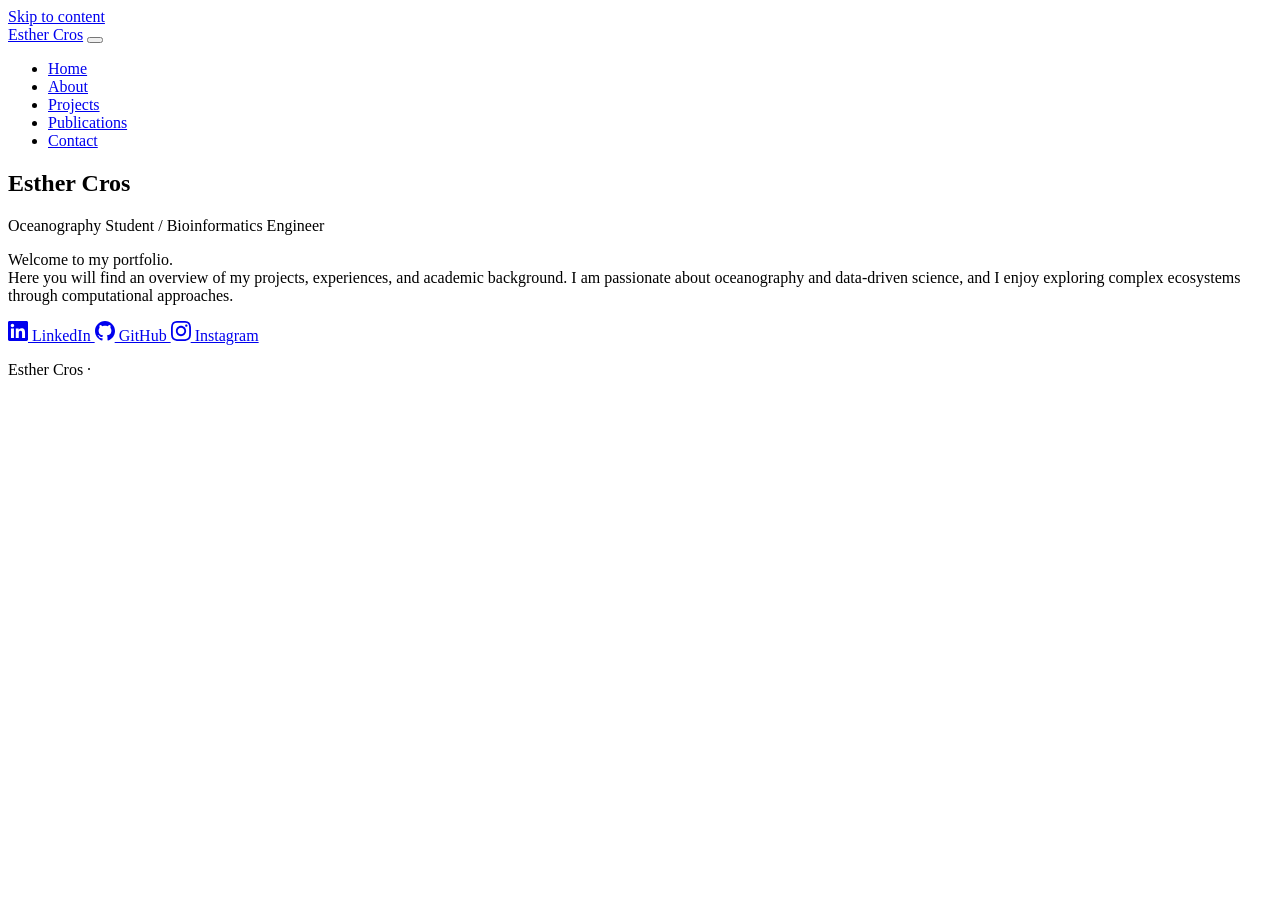
==== index.html @ 2b5d8c6c "Add files via upload" ====
<!DOCTYPE html>
<html lang="en">
<head>
  <meta charset="UTF-8">
  <meta name="viewport" content="width=device-width, initial-scale=1.0">
  <meta name="description" content="Esther Cros — Oceanography student and bioinformatics engineer. Portfolio and background.">
  <title>Esther Cros — Portfolio</title>
  <link rel="stylesheet" href="css/style.css">
</head>
<body>
  <a class="skip-link" href="#main">Skip to content</a>
  <header class="site-header">
    <nav class="nav-inner" aria-label="Main">
      <a class="logo" href="index.html">Esther Cros</a>
      <button class="nav-toggle" type="button" aria-expanded="false" aria-controls="nav-menu" aria-label="Open menu">
        <span class="nav-toggle-icon"></span>
      </button>
      <ul id="nav-menu" class="nav-menu">
        <li><a href="index.html" class="active">Home</a></li>
        <li><a href="about.html">About</a></li>
        <li><a href="projects.html">Projects</a></li>
        <li><a href="publications.html">Publications</a></li>
        <li><a href="contact.html">Contact</a></li>
      </ul>
    </nav>
  </header>

  <main id="main">
    <section class="hero">
      <h1 class="hero-name">Esther Cros</h1>
      <p class="hero-role">Oceanography Student / Bioinformatics Engineer</p>
      <p class="hero-intro">
        Welcome to my portfolio.<br>
        Here you will find an overview of my projects, experiences, and academic background.
        I am passionate about oceanography and data-driven science, and I enjoy exploring complex ecosystems through computational approaches.
      </p>
      <div class="social-row">
        <a class="social-link" href="https://www.linkedin.com/in/esther-cros" target="_blank" rel="noopener noreferrer">
          <svg width="20" height="20" viewBox="0 0 24 24" fill="currentColor" aria-hidden="true"><path d="M20.447 20.452h-3.554v-5.569c0-1.328-.027-3.037-1.852-3.037-1.853 0-2.136 1.445-2.136 2.939v5.667H9.351V9h3.414v1.561h.046c.477-.9 1.637-1.85 3.37-1.85 3.601 0 4.267 2.37 4.267 5.455v6.286zM5.337 7.433c-1.144 0-2.063-.926-2.063-2.065 0-1.138.92-2.063 2.063-2.063 1.14 0 2.064.925 2.064 2.063 0 1.139-.925 2.065-2.064 2.065zm1.782 13.019H3.555V9h3.564v11.452zM22.225 0H1.771C.792 0 0 .774 0 1.729v20.542C0 23.227.792 24 1.771 24h20.451C23.2 24 24 23.227 24 22.271V1.729C24 .774 23.2 0 22.222 0h.003z"/></svg>
          LinkedIn
        </a>
        <a class="social-link" href="https://github.com/esthercrs" target="_blank" rel="noopener noreferrer">
          <svg width="20" height="20" viewBox="0 0 24 24" fill="currentColor" aria-hidden="true"><path d="M12 0c-6.626 0-12 5.373-12 12 0 5.302 3.438 9.8 8.207 11.387.599.111.793-.261.793-.577v-2.234c-3.338.726-4.033-1.416-4.033-1.416-.546-1.387-1.333-1.756-1.333-1.756-1.089-.745.083-.729.083-.729 1.205.084 1.839 1.237 1.839 1.237 1.07 1.834 2.807 1.304 3.492.997.107-.775.418-1.305.762-1.604-2.665-.305-5.467-1.334-5.467-5.931 0-1.311.469-2.381 1.236-3.221-.124-.303-.535-1.524.117-3.176 0 0 1.008-.322 3.301 1.23.957-.266 1.983-.399 3.003-.404 1.02.005 2.047.138 3.006.404 2.291-1.552 3.297-1.23 3.297-1.23.653 1.653.242 2.874.118 3.176.77.84 1.235 1.911 1.235 3.221 0 4.609-2.807 5.624-5.479 5.921.43.372.823 1.102.823 2.222v3.293c0 .319.192.694.801.576 4.765-1.589 8.199-6.086 8.199-11.386 0-6.627-5.373-12-12-12z"/></svg>
          GitHub
        </a>
        <a class="social-link" href="https://www.instagram.com/esther.crs" target="_blank" rel="noopener noreferrer">
          <svg width="20" height="20" viewBox="0 0 24 24" fill="currentColor" aria-hidden="true"><path d="M12 2.163c3.204 0 3.584.012 4.85.07 3.252.148 4.771 1.691 4.919 4.919.058 1.265.069 1.645.069 4.849 0 3.205-.012 3.584-.069 4.849-.149 3.225-1.664 4.771-4.919 4.919-1.266.058-1.644.07-4.85.07-3.204 0-3.584-.012-4.849-.07-3.26-.149-4.771-1.699-4.919-4.92-.058-1.265-.07-1.644-.07-4.849 0-3.204.013-3.583.07-4.849.149-3.227 1.664-4.771 4.919-4.919 1.266-.057 1.645-.069 4.849-.069zm0-2.163c-3.259 0-3.667.014-4.947.072-4.358.2-6.78 2.618-6.98 6.98-.059 1.281-.073 1.689-.073 4.948 0 3.259.014 3.668.072 4.948.2 4.358 2.618 6.78 6.98 6.98 1.281.058 1.689.072 4.948.072 3.259 0 3.668-.014 4.948-.072 4.354-.2 6.782-2.618 6.979-6.98.059-1.28.073-1.689.073-4.948 0-3.259-.014-3.667-.072-4.947-.196-4.354-2.617-6.78-6.979-6.98-1.281-.059-1.69-.073-4.949-.073zm0 5.838c-3.403 0-6.162 2.759-6.162 6.162s2.759 6.163 6.162 6.163 6.162-2.759 6.162-6.163c0-3.403-2.759-6.162-6.162-6.162zm0 10.162c-2.209 0-4-1.79-4-4 0-2.209 1.791-4 4-4s4 1.791 4 4c0 2.21-1.791 4-4 4zm6.406-11.845c-.796 0-1.441.645-1.441 1.44s.645 1.44 1.441 1.44c.795 0 1.439-.645 1.439-1.44s-.644-1.44-1.439-1.44z"/></svg>
          Instagram
        </a>
      </div>
    </section>
  </main>

  <footer class="site-footer">
    <p>Esther Cros · <span id="year"></span></p>
  </footer>
  <script src="js/main.js" defer></script>
</body>
</html>
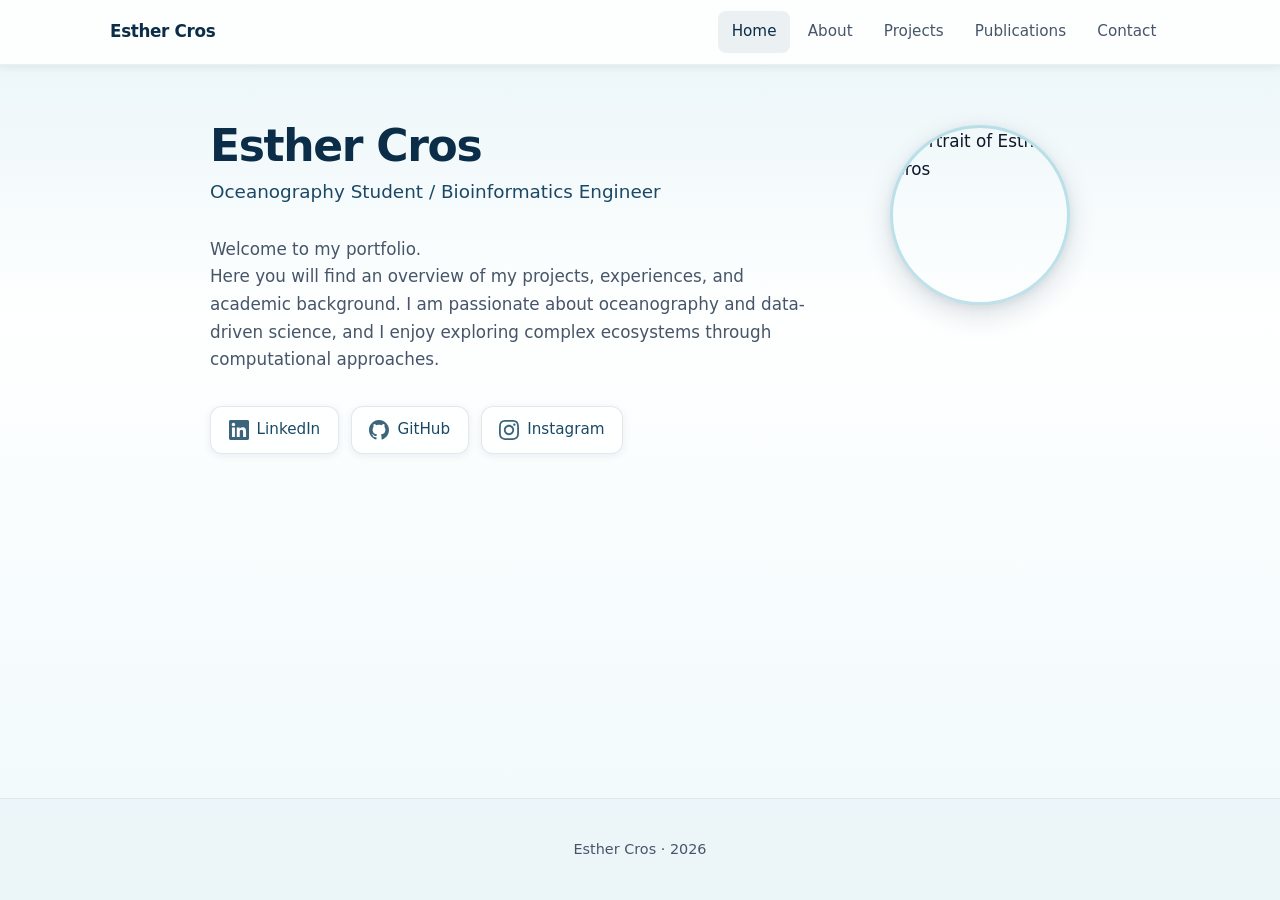
==== commit 7760d0f5: "[UPDATE] add profile image" ====
--- a/index.html
+++ b/index.html
@@ -27,26 +27,33 @@
 
   <main id="main">
     <section class="hero">
-      <h1 class="hero-name">Esther Cros</h1>
-      <p class="hero-role">Oceanography Student / Bioinformatics Engineer</p>
-      <p class="hero-intro">
-        Welcome to my portfolio.<br>
-        Here you will find an overview of my projects, experiences, and academic background.
-        I am passionate about oceanography and data-driven science, and I enjoy exploring complex ecosystems through computational approaches.
-      </p>
-      <div class="social-row">
-        <a class="social-link" href="https://www.linkedin.com/in/esther-cros" target="_blank" rel="noopener noreferrer">
-          <svg width="20" height="20" viewBox="0 0 24 24" fill="currentColor" aria-hidden="true"><path d="M20.447 20.452h-3.554v-5.569c0-1.328-.027-3.037-1.852-3.037-1.853 0-2.136 1.445-2.136 2.939v5.667H9.351V9h3.414v1.561h.046c.477-.9 1.637-1.85 3.37-1.85 3.601 0 4.267 2.37 4.267 5.455v6.286zM5.337 7.433c-1.144 0-2.063-.926-2.063-2.065 0-1.138.92-2.063 2.063-2.063 1.14 0 2.064.925 2.064 2.063 0 1.139-.925 2.065-2.064 2.065zm1.782 13.019H3.555V9h3.564v11.452zM22.225 0H1.771C.792 0 0 .774 0 1.729v20.542C0 23.227.792 24 1.771 24h20.451C23.2 24 24 23.227 24 22.271V1.729C24 .774 23.2 0 22.222 0h.003z"/></svg>
-          LinkedIn
-        </a>
-        <a class="social-link" href="https://github.com/esthercrs" target="_blank" rel="noopener noreferrer">
-          <svg width="20" height="20" viewBox="0 0 24 24" fill="currentColor" aria-hidden="true"><path d="M12 0c-6.626 0-12 5.373-12 12 0 5.302 3.438 9.8 8.207 11.387.599.111.793-.261.793-.577v-2.234c-3.338.726-4.033-1.416-4.033-1.416-.546-1.387-1.333-1.756-1.333-1.756-1.089-.745.083-.729.083-.729 1.205.084 1.839 1.237 1.839 1.237 1.07 1.834 2.807 1.304 3.492.997.107-.775.418-1.305.762-1.604-2.665-.305-5.467-1.334-5.467-5.931 0-1.311.469-2.381 1.236-3.221-.124-.303-.535-1.524.117-3.176 0 0 1.008-.322 3.301 1.23.957-.266 1.983-.399 3.003-.404 1.02.005 2.047.138 3.006.404 2.291-1.552 3.297-1.23 3.297-1.23.653 1.653.242 2.874.118 3.176.77.84 1.235 1.911 1.235 3.221 0 4.609-2.807 5.624-5.479 5.921.43.372.823 1.102.823 2.222v3.293c0 .319.192.694.801.576 4.765-1.589 8.199-6.086 8.199-11.386 0-6.627-5.373-12-12-12z"/></svg>
-          GitHub
-        </a>
-        <a class="social-link" href="https://www.instagram.com/esther.crs" target="_blank" rel="noopener noreferrer">
-          <svg width="20" height="20" viewBox="0 0 24 24" fill="currentColor" aria-hidden="true"><path d="M12 2.163c3.204 0 3.584.012 4.85.07 3.252.148 4.771 1.691 4.919 4.919.058 1.265.069 1.645.069 4.849 0 3.205-.012 3.584-.069 4.849-.149 3.225-1.664 4.771-4.919 4.919-1.266.058-1.644.07-4.85.07-3.204 0-3.584-.012-4.849-.07-3.26-.149-4.771-1.699-4.919-4.92-.058-1.265-.07-1.644-.07-4.849 0-3.204.013-3.583.07-4.849.149-3.227 1.664-4.771 4.919-4.919 1.266-.057 1.645-.069 4.849-.069zm0-2.163c-3.259 0-3.667.014-4.947.072-4.358.2-6.78 2.618-6.98 6.98-.059 1.281-.073 1.689-.073 4.948 0 3.259.014 3.668.072 4.948.2 4.358 2.618 6.78 6.98 6.98 1.281.058 1.689.072 4.948.072 3.259 0 3.668-.014 4.948-.072 4.354-.2 6.782-2.618 6.979-6.98.059-1.28.073-1.689.073-4.948 0-3.259-.014-3.667-.072-4.947-.196-4.354-2.617-6.78-6.979-6.98-1.281-.059-1.69-.073-4.949-.073zm0 5.838c-3.403 0-6.162 2.759-6.162 6.162s2.759 6.163 6.162 6.163 6.162-2.759 6.162-6.163c0-3.403-2.759-6.162-6.162-6.162zm0 10.162c-2.209 0-4-1.79-4-4 0-2.209 1.791-4 4-4s4 1.791 4 4c0 2.21-1.791 4-4 4zm6.406-11.845c-.796 0-1.441.645-1.441 1.44s.645 1.44 1.441 1.44c.795 0 1.439-.645 1.439-1.44s-.644-1.44-1.439-1.44z"/></svg>
-          Instagram
-        </a>
+      <div class="hero-layout">
+        <div class="hero-text">
+          <h1 class="hero-name">Esther Cros</h1>
+          <p class="hero-role">Oceanography Student / Bioinformatics Engineer</p>
+          <p class="hero-intro">
+            Welcome to my portfolio.<br>
+            Here you will find an overview of my projects, experiences, and academic background.
+            I am passionate about oceanography and data-driven science, and I enjoy exploring complex ecosystems through computational approaches.
+          </p>
+          <div class="social-row">
+            <a class="social-link" href="https://www.linkedin.com/in/esther-cros" target="_blank" rel="noopener noreferrer">
+              <svg width="20" height="20" viewBox="0 0 24 24" fill="currentColor" aria-hidden="true"><path d="M20.447 20.452h-3.554v-5.569c0-1.328-.027-3.037-1.852-3.037-1.853 0-2.136 1.445-2.136 2.939v5.667H9.351V9h3.414v1.561h.046c.477-.9 1.637-1.85 3.37-1.85 3.601 0 4.267 2.37 4.267 5.455v6.286zM5.337 7.433c-1.144 0-2.063-.926-2.063-2.065 0-1.138.92-2.063 2.063-2.063 1.14 0 2.064.925 2.064 2.063 0 1.139-.925 2.065-2.064 2.065zm1.782 13.019H3.555V9h3.564v11.452zM22.225 0H1.771C.792 0 0 .774 0 1.729v20.542C0 23.227.792 24 1.771 24h20.451C23.2 24 24 23.227 24 22.271V1.729C24 .774 23.2 0 22.222 0h.003z"/></svg>
+              LinkedIn
+            </a>
+            <a class="social-link" href="https://github.com/esthercrs" target="_blank" rel="noopener noreferrer">
+              <svg width="20" height="20" viewBox="0 0 24 24" fill="currentColor" aria-hidden="true"><path d="M12 0c-6.626 0-12 5.373-12 12 0 5.302 3.438 9.8 8.207 11.387.599.111.793-.261.793-.577v-2.234c-3.338.726-4.033-1.416-4.033-1.416-.546-1.387-1.333-1.756-1.333-1.756-1.089-.745.083-.729.083-.729 1.205.084 1.839 1.237 1.839 1.237 1.07 1.834 2.807 1.304 3.492.997.107-.775.418-1.305.762-1.604-2.665-.305-5.467-1.334-5.467-5.931 0-1.311.469-2.381 1.236-3.221-.124-.303-.535-1.524.117-3.176 0 0 1.008-.322 3.301 1.23.957-.266 1.983-.399 3.003-.404 1.02.005 2.047.138 3.006.404 2.291-1.552 3.297-1.23 3.297-1.23.653 1.653.242 2.874.118 3.176.77.84 1.235 1.911 1.235 3.221 0 4.609-2.807 5.624-5.479 5.921.43.372.823 1.102.823 2.222v3.293c0 .319.192.694.801.576 4.765-1.589 8.199-6.086 8.199-11.386 0-6.627-5.373-12-12-12z"/></svg>
+              GitHub
+            </a>
+            <a class="social-link" href="https://www.instagram.com/esther.crs" target="_blank" rel="noopener noreferrer">
+              <svg width="20" height="20" viewBox="0 0 24 24" fill="currentColor" aria-hidden="true"><path d="M12 2.163c3.204 0 3.584.012 4.85.07 3.252.148 4.771 1.691 4.919 4.919.058 1.265.069 1.645.069 4.849 0 3.205-.012 3.584-.069 4.849-.149 3.225-1.664 4.771-4.919 4.919-1.266.058-1.644.07-4.85.07-3.204 0-3.584-.012-4.849-.07-3.26-.149-4.771-1.699-4.919-4.92-.058-1.265-.07-1.644-.07-4.849 0-3.204.013-3.583.07-4.849.149-3.227 1.664-4.771 4.919-4.919 1.266-.057 1.645-.069 4.849-.069zm0-2.163c-3.259 0-3.667.014-4.947.072-4.358.2-6.78 2.618-6.98 6.98-.059 1.281-.073 1.689-.073 4.948 0 3.259.014 3.668.072 4.948.2 4.358 2.618 6.78 6.98 6.98 1.281.058 1.689.072 4.948.072 3.259 0 3.668-.014 4.948-.072 4.354-.2 6.782-2.618 6.979-6.98.059-1.28.073-1.689.073-4.948 0-3.259-.014-3.667-.072-4.947-.196-4.354-2.617-6.78-6.979-6.98-1.281-.059-1.69-.073-4.949-.073zm0 5.838c-3.403 0-6.162 2.759-6.162 6.162s2.759 6.163 6.162 6.163 6.162-2.759 6.162-6.163c0-3.403-2.759-6.162-6.162-6.162zm0 10.162c-2.209 0-4-1.79-4-4 0-2.209 1.791-4 4-4s4 1.791 4 4c0 2.21-1.791 4-4 4zm6.406-11.845c-.796 0-1.441.645-1.441 1.44s.645 1.44 1.441 1.44c.795 0 1.439-.645 1.439-1.44s-.644-1.44-1.439-1.44z"/></svg>
+              Instagram
+            </a>
+          </div>
+        </div>
+        <figure class="hero-photo-wrap">
+          <img class="hero-photo" src="images/profile.jpg" alt="Portrait of Esther Cros" width="180" height="180" loading="lazy">
+        </figure>
       </div>
     </section>
   </main>
--- a/css/style.css
+++ b/css/style.css
@@ -0,0 +1,599 @@
+/* Portfolio — customize colors and fonts via :root */
+:root {
+  --ocean-deep: #0c2d48;
+  --ocean-mid: #1b4965;
+  --ocean-light: #62b6cb;
+  --ocean-mist: #e8f4f8;
+  --ocean-white: #feffff;
+  --text-primary: #0f172a;
+  --text-muted: #475569;
+  --accent: #2a6f97;
+  --accent-hover: #1f5a7a;
+  --shadow-sm: 0 2px 8px rgba(12, 45, 72, 0.08);
+  --shadow-md: 0 8px 24px rgba(12, 45, 72, 0.12);
+  --radius: 12px;
+  --radius-lg: 18px;
+  --transition: 0.25s ease;
+  --max-width: 900px;
+  --nav-height: 4rem;
+}
+
+*,
+*::before,
+*::after {
+  box-sizing: border-box;
+}
+
+html {
+  scroll-behavior: smooth;
+}
+
+body {
+  margin: 0;
+  font-family: system-ui, -apple-system, "Segoe UI", Roboto, "Helvetica Neue", Arial, sans-serif;
+  font-size: 1.05rem;
+  line-height: 1.65;
+  color: var(--text-primary);
+  background: linear-gradient(180deg, var(--ocean-mist) 0%, var(--ocean-white) 35%, #f0f9fc 100%);
+  min-height: 100vh;
+  display: flex;
+  flex-direction: column;
+}
+
+a {
+  color: var(--accent);
+  text-decoration: none;
+  transition: color var(--transition), opacity var(--transition);
+}
+
+a:hover {
+  color: var(--accent-hover);
+}
+
+img {
+  max-width: 100%;
+  height: auto;
+  display: block;
+}
+
+/* Skip link */
+.skip-link {
+  position: absolute;
+  left: -9999px;
+  z-index: 999;
+  padding: 0.5rem 1rem;
+  background: var(--ocean-deep);
+  color: var(--ocean-white);
+}
+
+.skip-link:focus {
+  left: 1rem;
+  top: 1rem;
+}
+
+/* Header & nav */
+.site-header {
+  position: sticky;
+  top: 0;
+  z-index: 100;
+  background: rgba(254, 255, 255, 0.92);
+  backdrop-filter: blur(10px);
+  border-bottom: 1px solid rgba(27, 73, 101, 0.08);
+  box-shadow: var(--shadow-sm);
+}
+
+.nav-inner {
+  max-width: 1100px;
+  margin: 0 auto;
+  padding: 0 1.25rem;
+  height: var(--nav-height);
+  display: flex;
+  align-items: center;
+  justify-content: space-between;
+  gap: 1rem;
+}
+
+.logo {
+  font-weight: 600;
+  font-size: 1.05rem;
+  color: var(--ocean-deep);
+  letter-spacing: -0.02em;
+  transition: opacity var(--transition);
+}
+
+.logo:hover {
+  opacity: 0.85;
+  color: var(--ocean-mid);
+}
+
+.nav-toggle {
+  display: none;
+  background: none;
+  border: none;
+  padding: 0.5rem;
+  cursor: pointer;
+  color: var(--ocean-deep);
+}
+
+.nav-toggle:focus-visible {
+  outline: 2px solid var(--accent);
+  outline-offset: 2px;
+}
+
+.nav-toggle-icon {
+  display: block;
+  width: 24px;
+  height: 2px;
+  background: currentColor;
+  position: relative;
+}
+
+.nav-toggle-icon::before,
+.nav-toggle-icon::after {
+  content: "";
+  position: absolute;
+  left: 0;
+  width: 100%;
+  height: 2px;
+  background: currentColor;
+  transition: transform var(--transition);
+}
+
+.nav-toggle-icon::before {
+  top: -7px;
+}
+
+.nav-toggle-icon::after {
+  top: 7px;
+}
+
+.nav-menu {
+  display: flex;
+  align-items: center;
+  gap: 0.25rem;
+  list-style: none;
+  margin: 0;
+  padding: 0;
+}
+
+.nav-menu a {
+  display: block;
+  padding: 0.5rem 0.85rem;
+  border-radius: 8px;
+  color: var(--text-muted);
+  font-weight: 500;
+  font-size: 0.95rem;
+}
+
+.nav-menu a:hover {
+  color: var(--ocean-deep);
+  background: rgba(98, 182, 203, 0.12);
+}
+
+.nav-menu a.active {
+  color: var(--ocean-deep);
+  background: rgba(27, 73, 101, 0.08);
+}
+
+/* Main */
+main {
+  flex: 1;
+  width: 100%;
+  max-width: var(--max-width);
+  margin: 0 auto;
+  padding: 2.5rem 1.25rem 4rem;
+}
+
+.page-title {
+  font-size: clamp(1.75rem, 4vw, 2.25rem);
+  font-weight: 600;
+  color: var(--ocean-deep);
+  letter-spacing: -0.03em;
+  margin: 0 0 0.5rem;
+}
+
+.page-subtitle {
+  font-size: 1.1rem;
+  color: var(--accent);
+  font-weight: 500;
+  margin: 0 0 2rem;
+}
+
+/* Home hero */
+.hero {
+  padding: 1rem 0 2rem;
+  animation: fadeUp 0.6s ease forwards;
+}
+
+.hero-layout {
+  display: flex;
+  flex-wrap: wrap;
+  align-items: flex-start;
+  justify-content: space-between;
+  gap: 2rem 2.5rem;
+}
+
+.hero-text {
+  flex: 1 1 17rem;
+  min-width: 0;
+}
+
+.hero-photo-wrap {
+  margin: 0;
+  flex-shrink: 0;
+  padding-top: 0.25rem;
+}
+
+.hero-photo {
+  width: 180px;
+  height: 180px;
+  max-width: none;
+  border-radius: 50%;
+  object-fit: cover;
+  border: 3px solid rgba(98, 182, 203, 0.4);
+  box-shadow:
+    0 10px 28px rgba(12, 45, 72, 0.14),
+    0 2px 8px rgba(12, 45, 72, 0.08);
+  transition: transform var(--transition), box-shadow var(--transition);
+}
+
+.hero-photo-wrap:hover .hero-photo {
+  transform: scale(1.04);
+  box-shadow:
+    0 14px 36px rgba(12, 45, 72, 0.18),
+    0 4px 12px rgba(98, 182, 203, 0.25);
+}
+
+@keyframes fadeUp {
+  from {
+    opacity: 0;
+    transform: translateY(12px);
+  }
+  to {
+    opacity: 1;
+    transform: translateY(0);
+  }
+}
+
+.hero-name {
+  font-size: clamp(2rem, 5vw, 2.75rem);
+  font-weight: 700;
+  color: var(--ocean-deep);
+  letter-spacing: -0.03em;
+  margin: 0 0 0.35rem;
+  line-height: 1.15;
+}
+
+.hero-role {
+  font-size: 1.15rem;
+  color: var(--ocean-mid);
+  font-weight: 500;
+  margin: 0 0 1.75rem;
+}
+
+.hero-intro {
+  max-width: 38rem;
+  color: var(--text-muted);
+  margin: 0 0 2rem;
+}
+
+.social-row {
+  display: flex;
+  flex-wrap: wrap;
+  gap: 0.75rem;
+}
+
+.social-link {
+  display: inline-flex;
+  align-items: center;
+  gap: 0.5rem;
+  padding: 0.65rem 1.1rem;
+  background: var(--ocean-white);
+  border: 1px solid rgba(27, 73, 101, 0.12);
+  border-radius: var(--radius);
+  color: var(--ocean-mid);
+  font-weight: 500;
+  font-size: 0.95rem;
+  box-shadow: var(--shadow-sm);
+  transition: transform var(--transition), box-shadow var(--transition), border-color var(--transition);
+}
+
+.social-link:hover {
+  transform: translateY(-2px);
+  box-shadow: var(--shadow-md);
+  border-color: rgba(42, 111, 151, 0.35);
+  color: var(--accent);
+}
+
+.social-link svg {
+  flex-shrink: 0;
+  opacity: 0.85;
+}
+
+@media (max-width: 768px) {
+  .hero-layout {
+    flex-direction: column;
+    align-items: center;
+    text-align: center;
+  }
+
+  .hero-text {
+    display: flex;
+    flex-direction: column;
+    align-items: center;
+    width: 100%;
+  }
+
+  .hero-intro {
+    max-width: 100%;
+  }
+
+  .hero-text .social-row {
+    justify-content: center;
+  }
+
+  .hero-photo-wrap {
+    padding-top: 0;
+  }
+}
+
+/* Sections (About) */
+.content-section {
+  margin-bottom: 2.75rem;
+}
+
+.content-section:last-child {
+  margin-bottom: 0;
+}
+
+.section-heading {
+  font-size: 1.2rem;
+  font-weight: 600;
+  color: var(--ocean-deep);
+  margin: 0 0 1rem;
+  padding-bottom: 0.4rem;
+  border-bottom: 2px solid rgba(98, 182, 203, 0.45);
+  display: inline-block;
+}
+
+.academic-list {
+  list-style: none;
+  margin: 0;
+  padding: 0;
+}
+
+.academic-item {
+  padding: 1rem 0;
+  border-bottom: 1px solid rgba(27, 73, 101, 0.08);
+}
+
+.academic-item:last-child {
+  border-bottom: none;
+}
+
+.academic-item strong {
+  display: block;
+  color: var(--text-primary);
+  font-size: 1.02rem;
+  margin-bottom: 0.25rem;
+}
+
+.academic-meta {
+  font-size: 0.95rem;
+  color: var(--text-muted);
+}
+
+.tag-list {
+  display: flex;
+  flex-wrap: wrap;
+  gap: 0.5rem;
+  margin: 0;
+  padding: 0;
+  list-style: none;
+}
+
+.tag {
+  display: inline-block;
+  padding: 0.35rem 0.75rem;
+  background: rgba(98, 182, 203, 0.2);
+  color: var(--ocean-mid);
+  border-radius: 999px;
+  font-size: 0.9rem;
+  font-weight: 500;
+  transition: background var(--transition), transform var(--transition);
+}
+
+.tag:hover {
+  background: rgba(42, 111, 151, 0.15);
+  transform: translateY(-1px);
+}
+
+.personal-note {
+  background: rgba(254, 255, 255, 0.85);
+  border-left: 4px solid var(--ocean-light);
+  padding: 1.25rem 1.35rem;
+  border-radius: 0 var(--radius) var(--radius) 0;
+  color: var(--text-muted);
+  box-shadow: var(--shadow-sm);
+}
+
+/* Project cards */
+.projects-grid {
+  display: grid;
+  gap: 2rem;
+}
+
+.project-card {
+  background: var(--ocean-white);
+  border-radius: var(--radius-lg);
+  overflow: hidden;
+  border: 1px solid rgba(27, 73, 101, 0.1);
+  box-shadow: var(--shadow-sm);
+  transition: box-shadow var(--transition), transform var(--transition);
+}
+
+.project-card:hover {
+  box-shadow: var(--shadow-md);
+  transform: translateY(-3px);
+}
+
+.project-card-image {
+  aspect-ratio: 16 / 9;
+  background: linear-gradient(135deg, var(--ocean-mist) 0%, #d4eaf2 100%);
+  overflow: hidden;
+}
+
+.project-card-image img {
+  width: 100%;
+  height: 100%;
+  object-fit: cover;
+}
+
+.project-card-body {
+  padding: 1.35rem 1.5rem 1.5rem;
+}
+
+.project-card-title {
+  font-size: 1.25rem;
+  font-weight: 600;
+  color: var(--ocean-deep);
+  margin: 0 0 0.35rem;
+}
+
+.project-card-meta {
+  font-size: 0.9rem;
+  color: var(--text-muted);
+  margin: 0 0 0.75rem;
+}
+
+.project-location {
+  font-size: 0.88rem;
+  color: var(--accent);
+  font-weight: 500;
+  margin: 0 0 1rem;
+}
+
+.project-subsection {
+  margin-top: 1.15rem;
+}
+
+.project-subsection:first-of-type {
+  margin-top: 0.5rem;
+}
+
+.project-subsection h4 {
+  font-size: 0.95rem;
+  font-weight: 600;
+  color: var(--ocean-mid);
+  margin: 0 0 0.5rem;
+}
+
+.project-card ul {
+  margin: 0;
+  padding-left: 1.2rem;
+  color: var(--text-muted);
+}
+
+.project-card li {
+  margin-bottom: 0.35rem;
+}
+
+.project-card li:last-child {
+  margin-bottom: 0;
+}
+
+/* Publications placeholder */
+.placeholder-box {
+  text-align: center;
+  padding: 3rem 1.5rem;
+  background: rgba(255, 255, 255, 0.7);
+  border: 1px dashed rgba(27, 73, 101, 0.25);
+  border-radius: var(--radius-lg);
+  color: var(--text-muted);
+}
+
+/* Contact */
+.contact-lead {
+  color: var(--text-muted);
+  max-width: 36rem;
+  margin: 0 0 1.5rem;
+}
+
+.email-link {
+  display: inline-flex;
+  align-items: center;
+  gap: 0.5rem;
+  font-size: 1.1rem;
+  font-weight: 600;
+  padding: 0.75rem 1.25rem;
+  background: var(--ocean-deep);
+  color: var(--ocean-white) !important;
+  border-radius: var(--radius);
+  transition: background var(--transition), transform var(--transition), box-shadow var(--transition);
+}
+
+.email-link:hover {
+  background: var(--ocean-mid);
+  transform: translateY(-2px);
+  box-shadow: var(--shadow-md);
+}
+
+/* Footer */
+.site-footer {
+  margin-top: auto;
+  padding: 1.5rem 1.25rem;
+  text-align: center;
+  font-size: 0.9rem;
+  color: var(--text-muted);
+  border-top: 1px solid rgba(27, 73, 101, 0.08);
+  background: rgba(232, 244, 248, 0.5);
+}
+
+/* Mobile nav */
+@media (max-width: 768px) {
+  .nav-toggle {
+    display: block;
+  }
+
+  .nav-menu {
+    position: fixed;
+    top: var(--nav-height);
+    left: 0;
+    right: 0;
+    flex-direction: column;
+    align-items: stretch;
+    padding: 1rem;
+    background: rgba(254, 255, 255, 0.98);
+    border-bottom: 1px solid rgba(27, 73, 101, 0.1);
+    box-shadow: var(--shadow-md);
+    gap: 0.25rem;
+    transform: translateY(-120%);
+    opacity: 0;
+    visibility: hidden;
+    transition: transform var(--transition), opacity var(--transition), visibility var(--transition);
+  }
+
+  .nav-menu.is-open {
+    transform: translateY(0);
+    opacity: 1;
+    visibility: visible;
+  }
+
+  .nav-menu a {
+    padding: 0.75rem 1rem;
+  }
+}
+
+@media (prefers-reduced-motion: reduce) {
+  html {
+    scroll-behavior: auto;
+  }
+
+  *,
+  *::before,
+  *::after {
+    animation-duration: 0.01ms !important;
+    animation-iteration-count: 1 !important;
+    transition-duration: 0.01ms !important;
+  }
+}
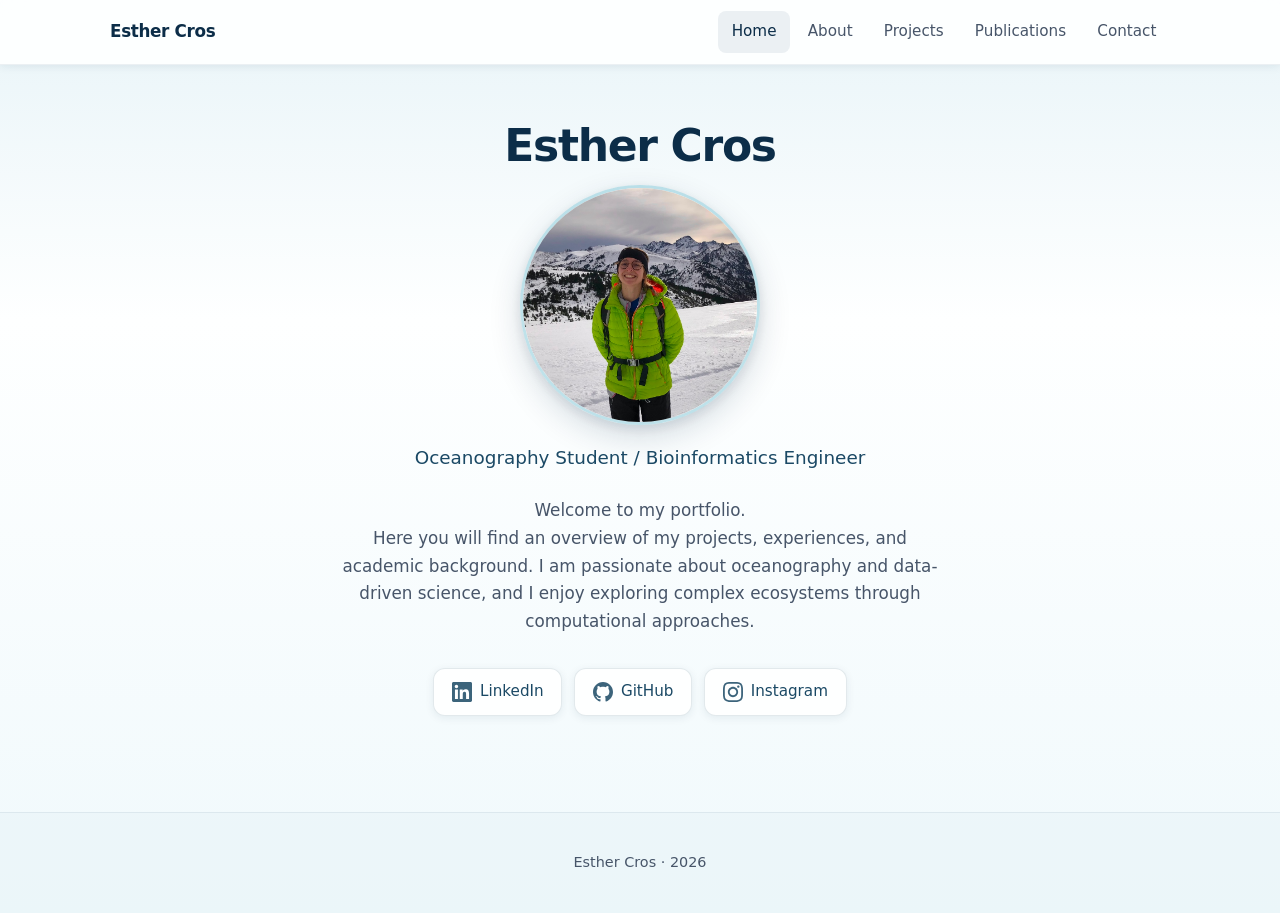
==== commit 1611da75: "[FIX] update profile image place" ====
--- a/index.html
+++ b/index.html
@@ -27,33 +27,29 @@
 
   <main id="main">
     <section class="hero">
-      <div class="hero-layout">
-        <div class="hero-text">
-          <h1 class="hero-name">Esther Cros</h1>
-          <p class="hero-role">Oceanography Student / Bioinformatics Engineer</p>
-          <p class="hero-intro">
-            Welcome to my portfolio.<br>
-            Here you will find an overview of my projects, experiences, and academic background.
-            I am passionate about oceanography and data-driven science, and I enjoy exploring complex ecosystems through computational approaches.
-          </p>
-          <div class="social-row">
-            <a class="social-link" href="https://www.linkedin.com/in/esther-cros" target="_blank" rel="noopener noreferrer">
-              <svg width="20" height="20" viewBox="0 0 24 24" fill="currentColor" aria-hidden="true"><path d="M20.447 20.452h-3.554v-5.569c0-1.328-.027-3.037-1.852-3.037-1.853 0-2.136 1.445-2.136 2.939v5.667H9.351V9h3.414v1.561h.046c.477-.9 1.637-1.85 3.37-1.85 3.601 0 4.267 2.37 4.267 5.455v6.286zM5.337 7.433c-1.144 0-2.063-.926-2.063-2.065 0-1.138.92-2.063 2.063-2.063 1.14 0 2.064.925 2.064 2.063 0 1.139-.925 2.065-2.064 2.065zm1.782 13.019H3.555V9h3.564v11.452zM22.225 0H1.771C.792 0 0 .774 0 1.729v20.542C0 23.227.792 24 1.771 24h20.451C23.2 24 24 23.227 24 22.271V1.729C24 .774 23.2 0 22.222 0h.003z"/></svg>
-              LinkedIn
-            </a>
-            <a class="social-link" href="https://github.com/esthercrs" target="_blank" rel="noopener noreferrer">
-              <svg width="20" height="20" viewBox="0 0 24 24" fill="currentColor" aria-hidden="true"><path d="M12 0c-6.626 0-12 5.373-12 12 0 5.302 3.438 9.8 8.207 11.387.599.111.793-.261.793-.577v-2.234c-3.338.726-4.033-1.416-4.033-1.416-.546-1.387-1.333-1.756-1.333-1.756-1.089-.745.083-.729.083-.729 1.205.084 1.839 1.237 1.839 1.237 1.07 1.834 2.807 1.304 3.492.997.107-.775.418-1.305.762-1.604-2.665-.305-5.467-1.334-5.467-5.931 0-1.311.469-2.381 1.236-3.221-.124-.303-.535-1.524.117-3.176 0 0 1.008-.322 3.301 1.23.957-.266 1.983-.399 3.003-.404 1.02.005 2.047.138 3.006.404 2.291-1.552 3.297-1.23 3.297-1.23.653 1.653.242 2.874.118 3.176.77.84 1.235 1.911 1.235 3.221 0 4.609-2.807 5.624-5.479 5.921.43.372.823 1.102.823 2.222v3.293c0 .319.192.694.801.576 4.765-1.589 8.199-6.086 8.199-11.386 0-6.627-5.373-12-12-12z"/></svg>
-              GitHub
-            </a>
-            <a class="social-link" href="https://www.instagram.com/esther.crs" target="_blank" rel="noopener noreferrer">
-              <svg width="20" height="20" viewBox="0 0 24 24" fill="currentColor" aria-hidden="true"><path d="M12 2.163c3.204 0 3.584.012 4.85.07 3.252.148 4.771 1.691 4.919 4.919.058 1.265.069 1.645.069 4.849 0 3.205-.012 3.584-.069 4.849-.149 3.225-1.664 4.771-4.919 4.919-1.266.058-1.644.07-4.85.07-3.204 0-3.584-.012-4.849-.07-3.26-.149-4.771-1.699-4.919-4.92-.058-1.265-.07-1.644-.07-4.849 0-3.204.013-3.583.07-4.849.149-3.227 1.664-4.771 4.919-4.919 1.266-.057 1.645-.069 4.849-.069zm0-2.163c-3.259 0-3.667.014-4.947.072-4.358.2-6.78 2.618-6.98 6.98-.059 1.281-.073 1.689-.073 4.948 0 3.259.014 3.668.072 4.948.2 4.358 2.618 6.78 6.98 6.98 1.281.058 1.689.072 4.948.072 3.259 0 3.668-.014 4.948-.072 4.354-.2 6.782-2.618 6.979-6.98.059-1.28.073-1.689.073-4.948 0-3.259-.014-3.667-.072-4.947-.196-4.354-2.617-6.78-6.979-6.98-1.281-.059-1.69-.073-4.949-.073zm0 5.838c-3.403 0-6.162 2.759-6.162 6.162s2.759 6.163 6.162 6.163 6.162-2.759 6.162-6.163c0-3.403-2.759-6.162-6.162-6.162zm0 10.162c-2.209 0-4-1.79-4-4 0-2.209 1.791-4 4-4s4 1.791 4 4c0 2.21-1.791 4-4 4zm6.406-11.845c-.796 0-1.441.645-1.441 1.44s.645 1.44 1.441 1.44c.795 0 1.439-.645 1.439-1.44s-.644-1.44-1.439-1.44z"/></svg>
-              Instagram
-            </a>
-          </div>
-        </div>
-        <figure class="hero-photo-wrap">
-          <img class="hero-photo" src="images/profile.jpg" alt="Portrait of Esther Cros" width="180" height="180" loading="lazy">
-        </figure>
+      <h1 class="hero-name">Esther Cros</h1>
+      <figure class="hero-photo-wrap">
+        <img class="hero-photo" src="images/profile.jpg" alt="Portrait of Esther Cros" width="240" height="240" loading="lazy">
+      </figure>
+      <p class="hero-role">Oceanography Student / Bioinformatics Engineer</p>
+      <p class="hero-intro">
+        Welcome to my portfolio.<br>
+        Here you will find an overview of my projects, experiences, and academic background.
+        I am passionate about oceanography and data-driven science, and I enjoy exploring complex ecosystems through computational approaches.
+      </p>
+      <div class="social-row">
+        <a class="social-link" href="https://www.linkedin.com/in/esther-cros" target="_blank" rel="noopener noreferrer">
+          <svg width="20" height="20" viewBox="0 0 24 24" fill="currentColor" aria-hidden="true"><path d="M20.447 20.452h-3.554v-5.569c0-1.328-.027-3.037-1.852-3.037-1.853 0-2.136 1.445-2.136 2.939v5.667H9.351V9h3.414v1.561h.046c.477-.9 1.637-1.85 3.37-1.85 3.601 0 4.267 2.37 4.267 5.455v6.286zM5.337 7.433c-1.144 0-2.063-.926-2.063-2.065 0-1.138.92-2.063 2.063-2.063 1.14 0 2.064.925 2.064 2.063 0 1.139-.925 2.065-2.064 2.065zm1.782 13.019H3.555V9h3.564v11.452zM22.225 0H1.771C.792 0 0 .774 0 1.729v20.542C0 23.227.792 24 1.771 24h20.451C23.2 24 24 23.227 24 22.271V1.729C24 .774 23.2 0 22.222 0h.003z"/></svg>
+          LinkedIn
+        </a>
+        <a class="social-link" href="https://github.com/esthercrs" target="_blank" rel="noopener noreferrer">
+          <svg width="20" height="20" viewBox="0 0 24 24" fill="currentColor" aria-hidden="true"><path d="M12 0c-6.626 0-12 5.373-12 12 0 5.302 3.438 9.8 8.207 11.387.599.111.793-.261.793-.577v-2.234c-3.338.726-4.033-1.416-4.033-1.416-.546-1.387-1.333-1.756-1.333-1.756-1.089-.745.083-.729.083-.729 1.205.084 1.839 1.237 1.839 1.237 1.07 1.834 2.807 1.304 3.492.997.107-.775.418-1.305.762-1.604-2.665-.305-5.467-1.334-5.467-5.931 0-1.311.469-2.381 1.236-3.221-.124-.303-.535-1.524.117-3.176 0 0 1.008-.322 3.301 1.23.957-.266 1.983-.399 3.003-.404 1.02.005 2.047.138 3.006.404 2.291-1.552 3.297-1.23 3.297-1.23.653 1.653.242 2.874.118 3.176.77.84 1.235 1.911 1.235 3.221 0 4.609-2.807 5.624-5.479 5.921.43.372.823 1.102.823 2.222v3.293c0 .319.192.694.801.576 4.765-1.589 8.199-6.086 8.199-11.386 0-6.627-5.373-12-12-12z"/></svg>
+          GitHub
+        </a>
+        <a class="social-link" href="https://www.instagram.com/esther.crs" target="_blank" rel="noopener noreferrer">
+          <svg width="20" height="20" viewBox="0 0 24 24" fill="currentColor" aria-hidden="true"><path d="M12 2.163c3.204 0 3.584.012 4.85.07 3.252.148 4.771 1.691 4.919 4.919.058 1.265.069 1.645.069 4.849 0 3.205-.012 3.584-.069 4.849-.149 3.225-1.664 4.771-4.919 4.919-1.266.058-1.644.07-4.85.07-3.204 0-3.584-.012-4.849-.07-3.26-.149-4.771-1.699-4.919-4.92-.058-1.265-.07-1.644-.07-4.849 0-3.204.013-3.583.07-4.849.149-3.227 1.664-4.771 4.919-4.919 1.266-.057 1.645-.069 4.849-.069zm0-2.163c-3.259 0-3.667.014-4.947.072-4.358.2-6.78 2.618-6.98 6.98-.059 1.281-.073 1.689-.073 4.948 0 3.259.014 3.668.072 4.948.2 4.358 2.618 6.78 6.98 6.98 1.281.058 1.689.072 4.948.072 3.259 0 3.668-.014 4.948-.072 4.354-.2 6.782-2.618 6.979-6.98.059-1.28.073-1.689.073-4.948 0-3.259-.014-3.667-.072-4.947-.196-4.354-2.617-6.78-6.979-6.98-1.281-.059-1.69-.073-4.949-.073zm0 5.838c-3.403 0-6.162 2.759-6.162 6.162s2.759 6.163 6.162 6.163 6.162-2.759 6.162-6.163c0-3.403-2.759-6.162-6.162-6.162zm0 10.162c-2.209 0-4-1.79-4-4 0-2.209 1.791-4 4-4s4 1.791 4 4c0 2.21-1.791 4-4 4zm6.406-11.845c-.796 0-1.441.645-1.441 1.44s.645 1.44 1.441 1.44c.795 0 1.439-.645 1.439-1.44s-.644-1.44-1.439-1.44z"/></svg>
+          Instagram
+        </a>
       </div>
     </section>
   </main>
--- a/css/style.css
+++ b/css/style.css
@@ -203,45 +203,34 @@
 .hero {
   padding: 1rem 0 2rem;
   animation: fadeUp 0.6s ease forwards;
-}
-
-.hero-layout {
-  display: flex;
-  flex-wrap: wrap;
-  align-items: flex-start;
-  justify-content: space-between;
-  gap: 2rem 2.5rem;
-}
-
-.hero-text {
-  flex: 1 1 17rem;
-  min-width: 0;
+  text-align: center;
 }
 
 .hero-photo-wrap {
-  margin: 0;
-  flex-shrink: 0;
-  padding-top: 0.25rem;
+  margin: 0.85rem auto 1.1rem;
+  width: fit-content;
+  max-width: 100%;
 }
 
 .hero-photo {
-  width: 180px;
-  height: 180px;
+  width: min(240px, 72vw);
+  height: min(240px, 72vw);
   max-width: none;
+  margin: 0 auto;
   border-radius: 50%;
   object-fit: cover;
   border: 3px solid rgba(98, 182, 203, 0.4);
   box-shadow:
-    0 10px 28px rgba(12, 45, 72, 0.14),
-    0 2px 8px rgba(12, 45, 72, 0.08);
+    0 12px 32px rgba(12, 45, 72, 0.16),
+    0 4px 12px rgba(12, 45, 72, 0.1);
   transition: transform var(--transition), box-shadow var(--transition);
 }
 
 .hero-photo-wrap:hover .hero-photo {
-  transform: scale(1.04);
+  transform: scale(1.03);
   box-shadow:
-    0 14px 36px rgba(12, 45, 72, 0.18),
-    0 4px 12px rgba(98, 182, 203, 0.25);
+    0 16px 40px rgba(12, 45, 72, 0.2),
+    0 6px 16px rgba(98, 182, 203, 0.22);
 }
 
 @keyframes fadeUp {
@@ -260,7 +249,7 @@
   font-weight: 700;
   color: var(--ocean-deep);
   letter-spacing: -0.03em;
-  margin: 0 0 0.35rem;
+  margin: 0 0 0.25rem;
   line-height: 1.15;
 }
 
@@ -268,19 +257,20 @@
   font-size: 1.15rem;
   color: var(--ocean-mid);
   font-weight: 500;
-  margin: 0 0 1.75rem;
+  margin: 0 0 1.5rem;
 }
 
 .hero-intro {
   max-width: 38rem;
-  color: var(--text-muted);
-  margin: 0 0 2rem;
+  margin: 0 auto 2rem;
+  color: var(--text-muted);
 }
 
 .social-row {
   display: flex;
   flex-wrap: wrap;
   gap: 0.75rem;
+  justify-content: center;
 }
 
 .social-link {
@@ -308,33 +298,6 @@
 .social-link svg {
   flex-shrink: 0;
   opacity: 0.85;
-}
-
-@media (max-width: 768px) {
-  .hero-layout {
-    flex-direction: column;
-    align-items: center;
-    text-align: center;
-  }
-
-  .hero-text {
-    display: flex;
-    flex-direction: column;
-    align-items: center;
-    width: 100%;
-  }
-
-  .hero-intro {
-    max-width: 100%;
-  }
-
-  .hero-text .social-row {
-    justify-content: center;
-  }
-
-  .hero-photo-wrap {
-    padding-top: 0;
-  }
 }
 
 /* Sections (About) */
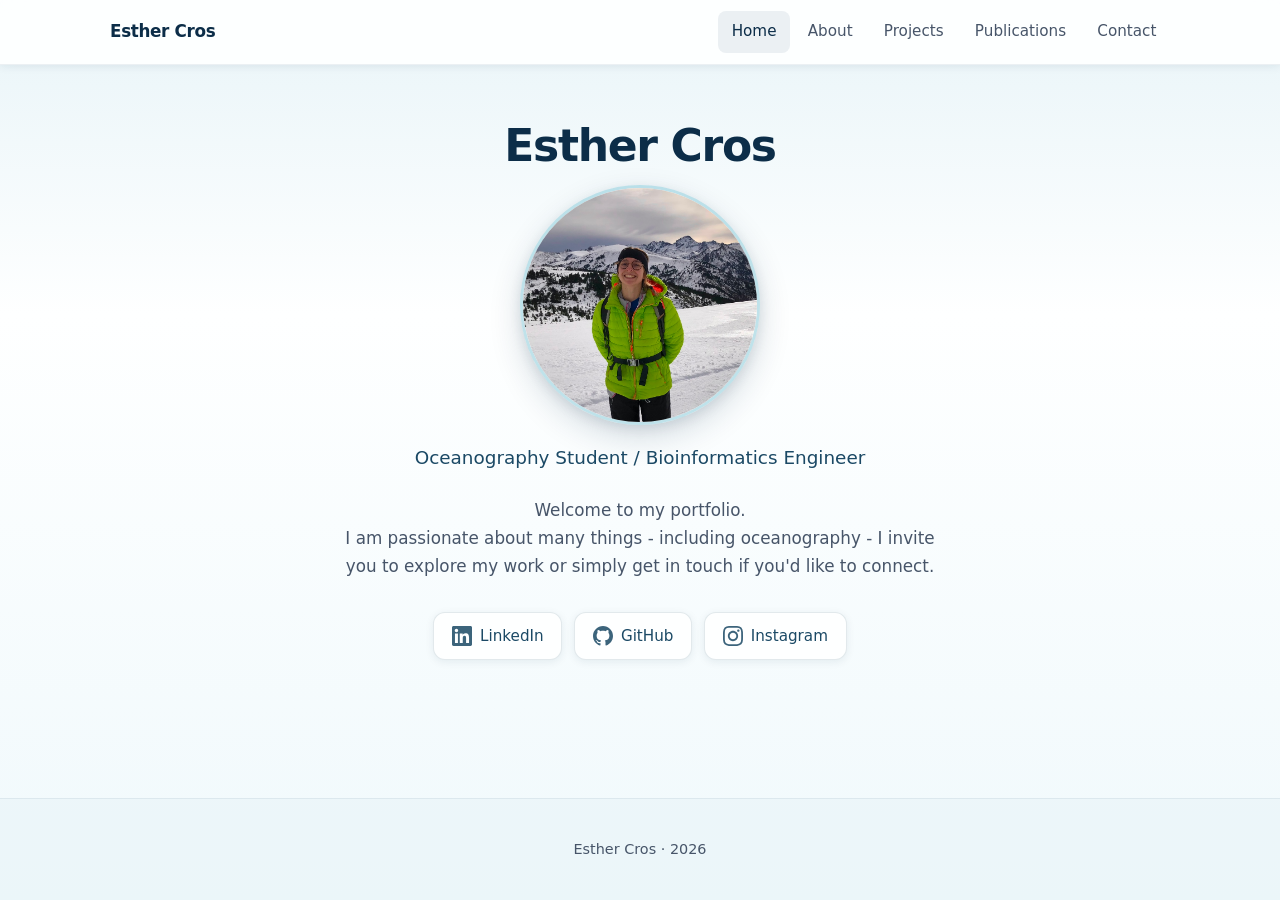
==== commit bef5a0f3: "[FIX] add social media on contact" ====
--- a/index.html
+++ b/index.html
@@ -34,8 +34,7 @@
       <p class="hero-role">Oceanography Student / Bioinformatics Engineer</p>
       <p class="hero-intro">
         Welcome to my portfolio.<br>
-        Here you will find an overview of my projects, experiences, and academic background.
-        I am passionate about oceanography and data-driven science, and I enjoy exploring complex ecosystems through computational approaches.
+        I am passionate about many things - including oceanography - I invite you to explore my work or simply get in touch if you'd like to connect.
       </p>
       <div class="social-row">
         <a class="social-link" href="https://www.linkedin.com/in/esther-cros" target="_blank" rel="noopener noreferrer">
--- a/css/style.css
+++ b/css/style.css
@@ -501,6 +501,71 @@
   box-shadow: var(--shadow-md);
 }
 
+.contact-email-wrap {
+  margin: 0 0 0.25rem;
+}
+
+.contact-social {
+  margin-top: 2rem;
+  max-width: 36rem;
+}
+
+.contact-social-heading {
+  font-size: 1.05rem;
+  font-weight: 600;
+  color: var(--ocean-deep);
+  margin: 0 0 0.9rem;
+  padding-bottom: 0.35rem;
+  border-bottom: 2px solid rgba(98, 182, 203, 0.4);
+  display: inline-block;
+}
+
+.contact-social-list {
+  list-style: none;
+  margin: 0;
+  padding: 0;
+  display: flex;
+  flex-direction: column;
+  gap: 0.5rem;
+}
+
+.contact-social-link {
+  display: inline-flex;
+  align-items: center;
+  gap: 0.65rem;
+  color: var(--accent);
+  font-weight: 500;
+  font-size: 1.05rem;
+  text-decoration: none;
+  padding: 0.4rem 0;
+  border-bottom: 1px solid transparent;
+  transition:
+    color var(--transition),
+    border-color var(--transition),
+    transform var(--transition);
+}
+
+.contact-social-link:hover {
+  color: var(--accent-hover);
+  border-bottom-color: rgba(42, 111, 151, 0.4);
+}
+
+.contact-social-link:focus-visible {
+  outline: 2px solid var(--accent);
+  outline-offset: 3px;
+  border-radius: 4px;
+}
+
+.contact-social-icon {
+  flex-shrink: 0;
+  opacity: 0.9;
+  transition: opacity var(--transition);
+}
+
+.contact-social-link:hover .contact-social-icon {
+  opacity: 1;
+}
+
 /* Footer */
 .site-footer {
   margin-top: auto;
